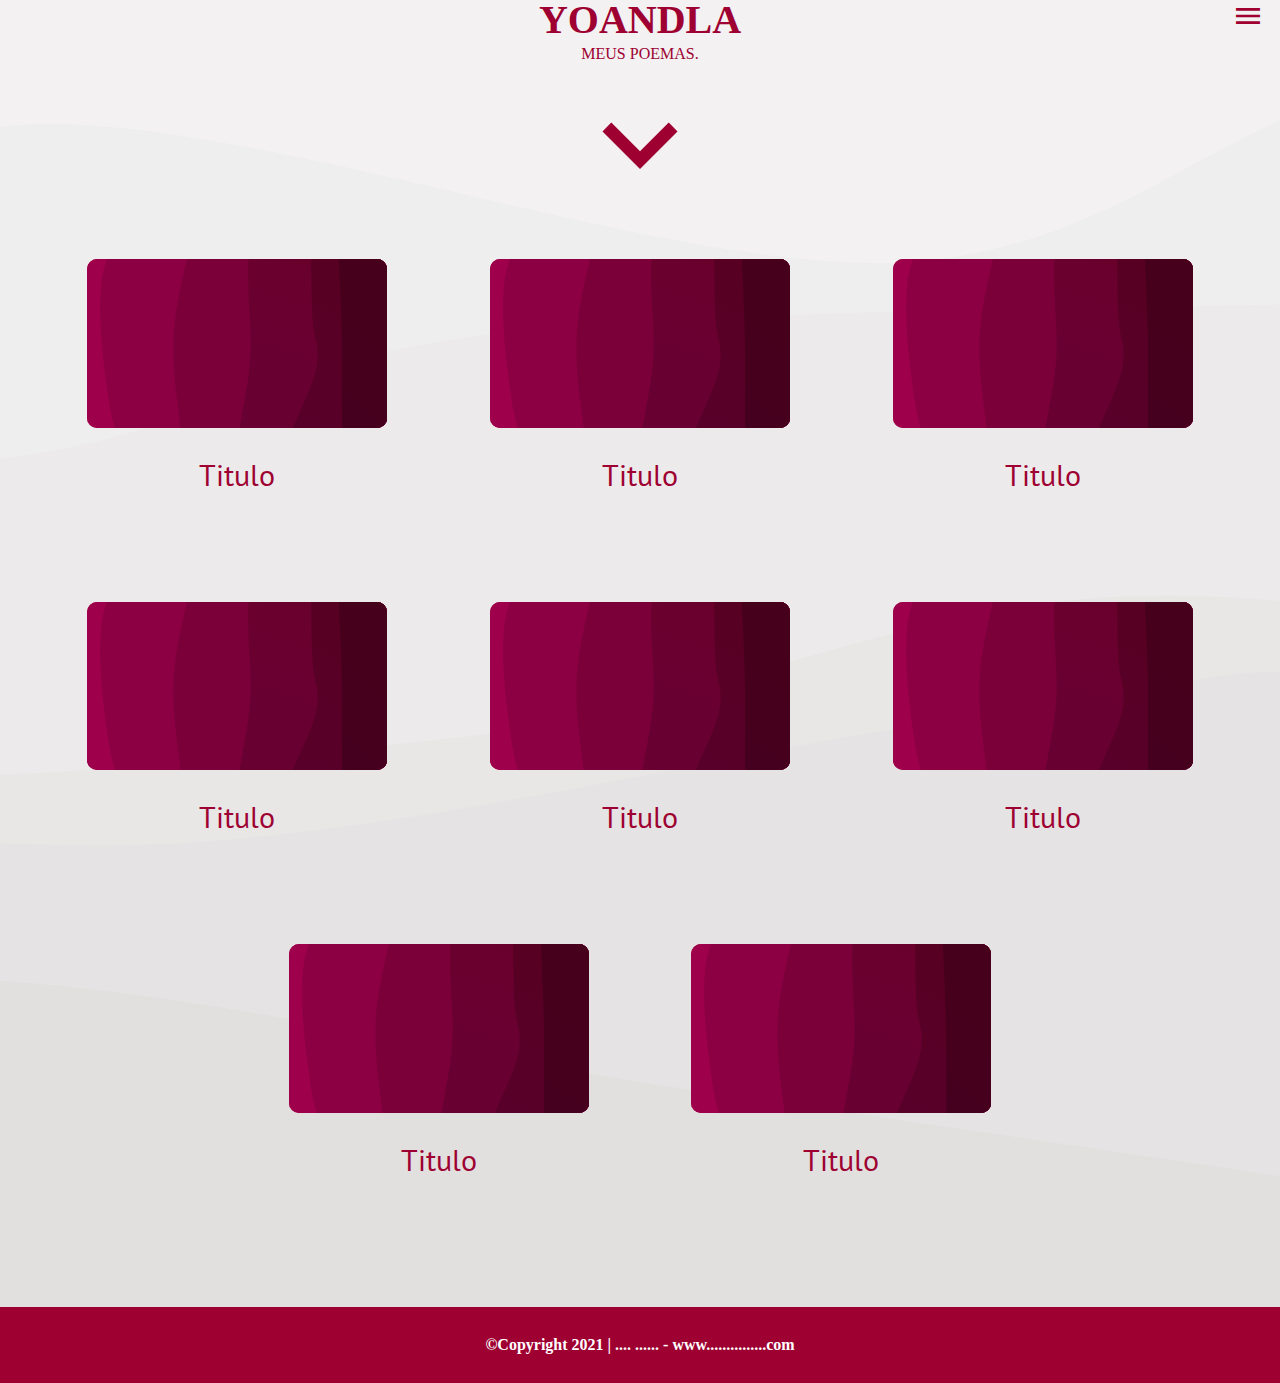
==== index.html @ 4775cc5f "Initial commit" ====
<!DOCTYPE html>
<html lang="pt-BR" class="">

<head>
   <meta charset="UTF-8">
   <meta http-equiv="X-UA-Compatible" content="IE=edge">
   <link href="https://fonts.googleapis.com/icon?family=Material+Icons" rel="stylesheet">
   <meta name="viewport" content="width=device-width, initial-scale=1.0">
   <link rel="stylesheet" href="assets/css/reset.css">
   <link rel="preconnect" href="https://fonts.googleapis.com">
   <link rel="preconnect" href="https://fonts.gstatic.com" crossorigin>
   <link rel="stylesheet" href="./assets/css/root.css">
   <link href="https://fonts.googleapis.com/css2?family=PT+Sans&display=swap" rel="stylesheet">
   <link rel="icon" href="assets/img/favicon.ico" type="image/x-icon" />
   <title>Franca +</title>
   <link rel="stylesheet" href="./assets/css/body.css">
   <link rel="stylesheet" href="assets/css/header.css">
   <link rel="stylesheet" href="assets/css/posts.css">
   <link rel="stylesheet" href="assets/css/footer.css">


</head>

<body>
   <header>
      <img src="#" alt="" class="header-logo">
      <span class="material-icons lampada">tungsten</span>

      <h3>YOANDLA</h3>

      <span class="material-icons menu">menu</span>
      <ul class="lista-menu invisivel">
         <a href="index.html">
            <li class="item-lista-menu">home </li>
         </a>
         <a href="html/sobre.html">
            <li class="item-lista-menu">sobre</li>
         </a>
        
      </ul>

      <!--Blalala-->
      <p>MEUS POEMAS.</p>
      <!--mais bla bla bla-->
      <span class="material-icons icone">expand_more</span>

   </header>
   <section class="posts container">

       <!--//////////////////////////////////-->
       <a class="aposts" href="html/moldemateria.html">
         <!--link do poema-->
         <div class="post">
            <img src="assets/img/fundoazul.svg" alt="" class=" post-imagem"><!-- imagem do produto-->
            <h2 class="titulo"> Titulo</h2>
            <!--Titulo poema-->
         </div>
      </a>

       <!--//////////////////////////////////-->
       <a class="aposts" href="html/moldemateria.html">
         <!--link do poema-->
         <div class="post">
            <img src="assets/img/fundoazul.svg" alt="" class=" post-imagem"><!-- imagem do produto-->
            <h2 class="titulo"> Titulo</h2>
            <!--Titulo poema-->
         </div>
      </a>

       <!--//////////////////////////////////-->
       <a class="aposts" href="html/moldemateria.html">
         <!--link do poema-->
         <div class="post">
            <img src="assets/img/fundoazul.svg" alt="" class=" post-imagem"><!-- imagem do produto-->
            <h2 class="titulo"> Titulo</h2>
            <!--Titulo poema-->
         </div>
      </a>

       <!--//////////////////////////////////-->
       <a class="aposts" href="html/moldemateria.html">
         <!--link do poema-->
         <div class="post">
            <img src="assets/img/fundoazul.svg" alt="" class=" post-imagem"><!-- imagem do produto-->
            <h2 class="titulo"> Titulo</h2>
            <!--Titulo poema-->
         </div>
      </a>

       <!--//////////////////////////////////-->
       <a class="aposts" href="html/moldemateria.html">
         <!--link do poema-->
         <div class="post">
            <img src="assets/img/fundoazul.svg" alt="" class=" post-imagem"><!-- imagem do produto-->
            <h2 class="titulo"> Titulo</h2>
            <!--Titulo poema-->
         </div>
      </a>

      <!--//////////////////////////////////-->
      <a class="aposts" href="html/moldemateria.html">
         <!--link do poema-->
         <div class="post">
            <img src="assets/img/fundoazul.svg" alt="" class=" post-imagem"><!-- imagem do produto-->
            <h2 class="titulo"> Titulo</h2>
            <!--Titulo poema-->
         </div>
      </a>

       <!--//////////////////////////////////-->
       <a class="aposts" href="html/moldemateria.html">
         <!--link do poema-->
         <div class="post">
            <img src="assets/img/fundoazul.svg" alt="" class=" post-imagem"><!-- imagem do produto-->
            <h2 class="titulo"> Titulo</h2>
            <!--Titulo poema-->
         </div>
      </a>


       <!--//////////////////////////////////-->
       <a class="aposts" href="html/moldemateria.html">
         <!--link do poema-->
         <div class="post">
            <img src="assets/img/fundoazul.svg" alt="" class=" post-imagem"><!-- imagem do produto-->
            <h2 class="titulo"> Titulo</h2>
            <!--Titulo poema-->
         </div>
      </a>

   </section>
   <footer>
      <p>©Copyright 2021 | .... ...... - www...............com</p>
   </footer>

   <script src="js/menu.js"></script>
   <script src="js/dark-mode.js"></script>
</body>

</html>
---- assets/css/root.css ----
:root{
    --cor-bg-1: /*#005CA2*/#9e0031;
    --cor-bg-2: /*#00AD63*/#000000;
    --cor-bg-3: /*#0000B0*/#000000;
    --cor-bg-4: /*#005ca2b0*/#19323c;
    --cor-bg-branca: #fff;
    --cor-bg-preta: #000;
    --bg-color:unset;


    --img-body: url(../img/fundobody.svg);

}
.escuro:root{
    /*--cor-bg-1: #cccccc;*/
    --cor-bg-2: #ffffff;
    /*--cor-bg-3: #0000B0;*/
    --cor-bg-4: #ffffff9d;
    /*--cor-bg-branca: #fff;*/
    --cor-bg-preta: rgb(202, 202, 202);
    --bg-color:rgb(54, 54, 54);

    --img-body: unset;

}
.container{
    padding: 0 30px;
    min-height: calc(100vh - 20.75rem);
}
a{
    text-decoration: none;
    color: unset;
}
---- assets/css/body.css ----
body{
    background-image: var(--img-body);
    background-size: cover; 
    background-color: var(--bg-color); 
}
---- assets/css/header.css ----
header{
    display: flex;
    flex-direction: column;
    align-items: center;
    justify-content: center;
    position: relative;
}
.lampada{
    position: absolute;
    top: 0;
    left: 1rem;
    font-size: 2em;
    color: var(--cor-bg-1);
    cursor: pointer;
}
.menu{
    position: absolute;
    top: 0;
    right: 1rem;
    font-size: 2rem;
    color: var(--cor-bg-1);
    cursor: pointer;
}
.invisivel{
    display: none;
    visibility: hidden;
}
.visivel{
    display: flex;
    flex-direction: column;
    align-items:center;
    justify-content: center;
    width: 100%;
}
.item-lista-menu {
    text-transform: uppercase;
    border-bottom: 1px var(--cor-bg-4) solid;
    width: 100%;
    text-align: center;
    color: var(--cor-bg-2);
    padding: .5rem 0 .5rem 0;
    font-size: 1.5em;
    
}
.lista-menu a{
    text-decoration: none;
    width: 100%; 
}
header h3{
    text-decoration: none;
    font-weight: bold;
    font-size: 2.5em;
    color: var(--cor-bg-1);
}
header p{
    line-height: 1.8;
    color: var(--cor-bg-1);
}

.icone{
    color: var(--cor-bg-1);
    font-size: 150px;
}
---- assets/css/posts.css ----
.posts{
display: flex;
justify-content: center;
flex-wrap: wrap;
}
.posts .post , .aposts{
    display: flex;
    flex-direction: column;
    align-items: center;
    width: 30%;
    min-width: 300px;
    height: auto;
    
    
    margin-right: 1.5%;
    margin-left: 1.5%;
    margin-top: 20px;
    margin-bottom: 20px;

    
}
.posts img{
    width: 100%;
    border-radius:10px;
}
.posts .titulo{
    margin: 32px 0;
    font-family: 'PT Sans', sans-serif;
    font-size: 30px ;
    color: var(--cor-bg-1);
}
---- assets/css/footer.css ----
footer{
    width: 100%;
    box-sizing: border-box;
    background-color:var(--cor-bg-1) ;
    display: flex;
    align-items: center;
    justify-content: center;
    margin-top: 60px;
    padding: 30px 0;
}
footer p{
    word-wrap: break-word;
    color:var(--cor-bg-branca) ;
    font-size: 1em;
    font-weight:900 ;
    
}
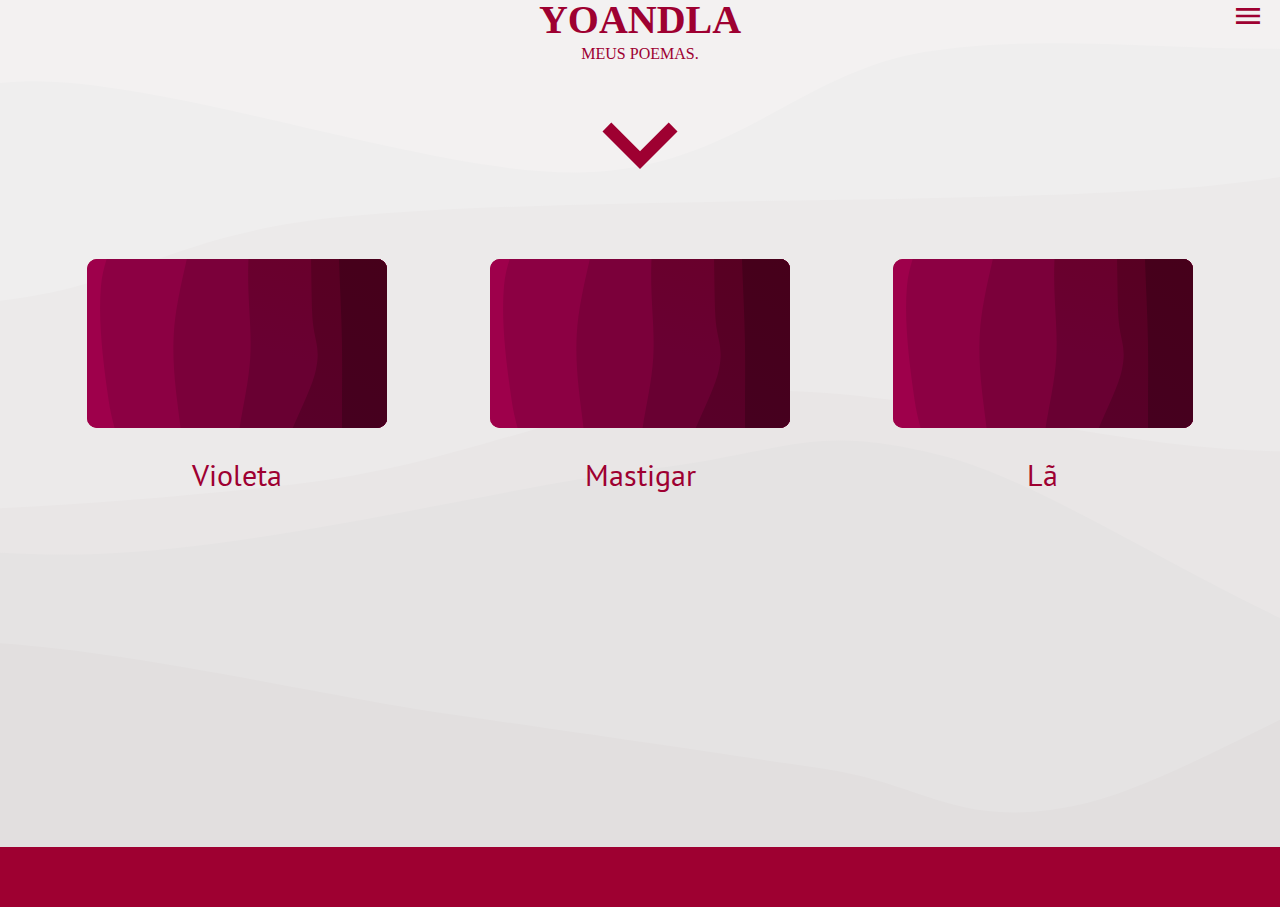
==== commit 818a5677: "3 poemas" ====
--- a/index.html
+++ b/index.html
@@ -12,7 +12,7 @@
    <link rel="stylesheet" href="./assets/css/root.css">
    <link href="https://fonts.googleapis.com/css2?family=PT+Sans&display=swap" rel="stylesheet">
    <link rel="icon" href="assets/img/favicon.ico" type="image/x-icon" />
-   <title>Franca +</title>
+   <title>YOANDLA</title>
    <link rel="stylesheet" href="./assets/css/body.css">
    <link rel="stylesheet" href="assets/css/header.css">
    <link rel="stylesheet" href="assets/css/posts.css">
@@ -41,97 +41,48 @@
 
       <!--Blalala-->
       <p>MEUS POEMAS.</p>
-      <!--mais bla bla bla-->
+      <!--....-->
       <span class="material-icons icone">expand_more</span>
 
    </header>
    <section class="posts container">
 
        <!--//////////////////////////////////-->
-       <a class="aposts" href="html/moldemateria.html">
+       <a class="aposts" href="html/poema-violeta.html">
          <!--link do poema-->
          <div class="post">
             <img src="assets/img/fundoazul.svg" alt="" class=" post-imagem"><!-- imagem do produto-->
-            <h2 class="titulo"> Titulo</h2>
+            <h2 class="titulo">Violeta</h2>
             <!--Titulo poema-->
          </div>
       </a>
 
        <!--//////////////////////////////////-->
-       <a class="aposts" href="html/moldemateria.html">
+       <a class="aposts" href="html/poema-mastigar.html">
          <!--link do poema-->
          <div class="post">
             <img src="assets/img/fundoazul.svg" alt="" class=" post-imagem"><!-- imagem do produto-->
-            <h2 class="titulo"> Titulo</h2>
+            <h2 class="titulo"> Mastigar</h2>
             <!--Titulo poema-->
          </div>
       </a>
 
        <!--//////////////////////////////////-->
-       <a class="aposts" href="html/moldemateria.html">
+       <a class="aposts" href="html/poema-la.html">
          <!--link do poema-->
          <div class="post">
             <img src="assets/img/fundoazul.svg" alt="" class=" post-imagem"><!-- imagem do produto-->
-            <h2 class="titulo"> Titulo</h2>
+            <h2 class="titulo"> Lã</h2>
             <!--Titulo poema-->
          </div>
       </a>
 
-       <!--//////////////////////////////////-->
-       <a class="aposts" href="html/moldemateria.html">
-         <!--link do poema-->
-         <div class="post">
-            <img src="assets/img/fundoazul.svg" alt="" class=" post-imagem"><!-- imagem do produto-->
-            <h2 class="titulo"> Titulo</h2>
-            <!--Titulo poema-->
-         </div>
-      </a>
+       
+   </section>
 
-       <!--//////////////////////////////////-->
-       <a class="aposts" href="html/moldemateria.html">
-         <!--link do poema-->
-         <div class="post">
-            <img src="assets/img/fundoazul.svg" alt="" class=" post-imagem"><!-- imagem do produto-->
-            <h2 class="titulo"> Titulo</h2>
-            <!--Titulo poema-->
-         </div>
-      </a>
-
-      <!--//////////////////////////////////-->
-      <a class="aposts" href="html/moldemateria.html">
-         <!--link do poema-->
-         <div class="post">
-            <img src="assets/img/fundoazul.svg" alt="" class=" post-imagem"><!-- imagem do produto-->
-            <h2 class="titulo"> Titulo</h2>
-            <!--Titulo poema-->
-         </div>
-      </a>
-
-       <!--//////////////////////////////////-->
-       <a class="aposts" href="html/moldemateria.html">
-         <!--link do poema-->
-         <div class="post">
-            <img src="assets/img/fundoazul.svg" alt="" class=" post-imagem"><!-- imagem do produto-->
-            <h2 class="titulo"> Titulo</h2>
-            <!--Titulo poema-->
-         </div>
-      </a>
-
-
-       <!--//////////////////////////////////-->
-       <a class="aposts" href="html/moldemateria.html">
-         <!--link do poema-->
-         <div class="post">
-            <img src="assets/img/fundoazul.svg" alt="" class=" post-imagem"><!-- imagem do produto-->
-            <h2 class="titulo"> Titulo</h2>
-            <!--Titulo poema-->
-         </div>
-      </a>
-
-   </section>
    <footer>
-      <p>©Copyright 2021 | .... ...... - www...............com</p>
-   </footer>
+      <p></p>
+  </footer>
 
    <script src="js/menu.js"></script>
    <script src="js/dark-mode.js"></script>
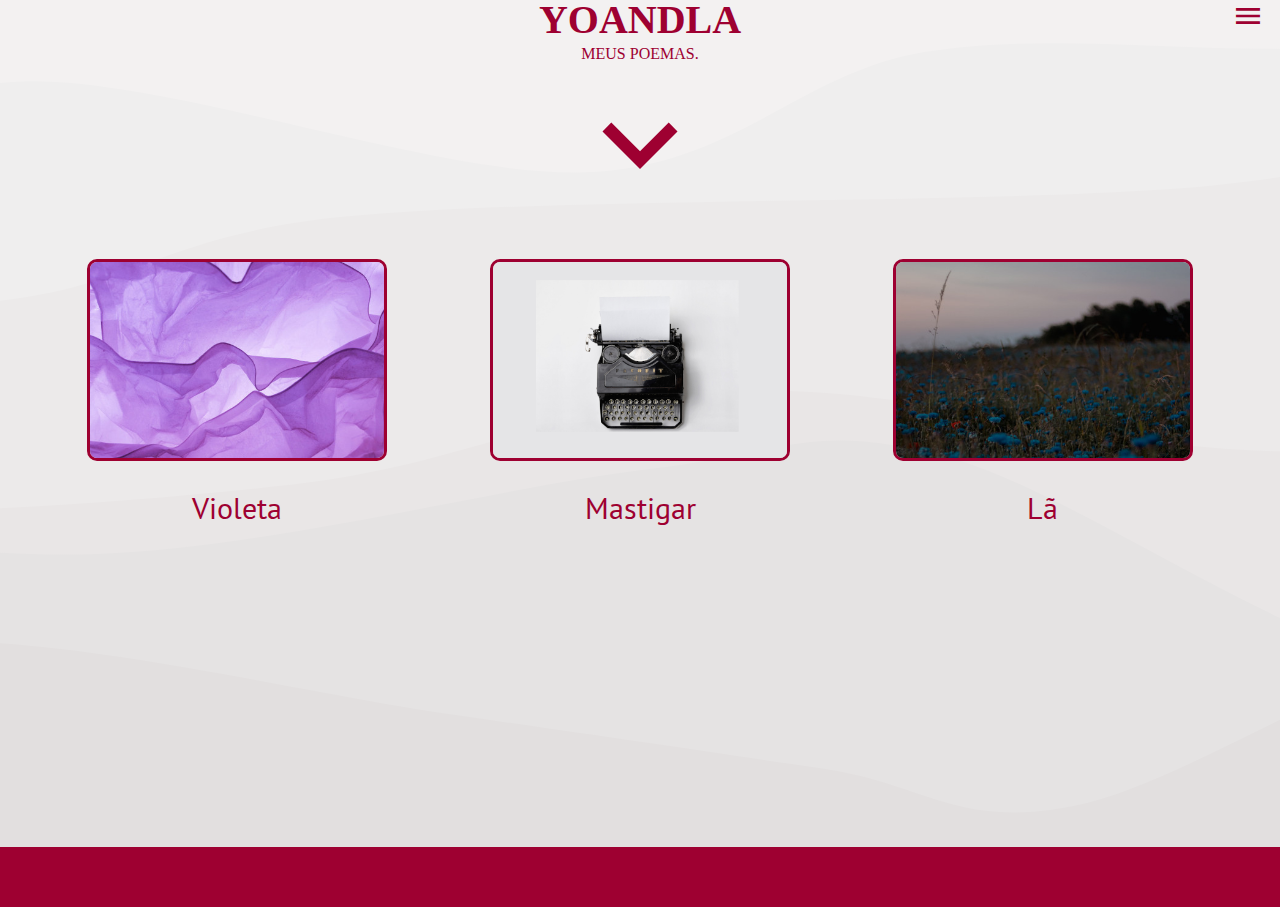
==== commit b991d7ce: "fotos." ====
--- a/index.html
+++ b/index.html
@@ -51,7 +51,7 @@
        <a class="aposts" href="html/poema-violeta.html">
          <!--link do poema-->
          <div class="post">
-            <img src="assets/img/fundoazul.svg" alt="" class=" post-imagem"><!-- imagem do produto-->
+            <img src="assets/img/poema-violeta480.jpg" alt="" class=" post-imagem"><!-- imagem do produto-->
             <h2 class="titulo">Violeta</h2>
             <!--Titulo poema-->
          </div>
@@ -61,7 +61,7 @@
        <a class="aposts" href="html/poema-mastigar.html">
          <!--link do poema-->
          <div class="post">
-            <img src="assets/img/fundoazul.svg" alt="" class=" post-imagem"><!-- imagem do produto-->
+            <img src="assets/img/poema-mastigaredit1480.png" alt="" class=" post-imagem"><!-- imagem do produto-->
             <h2 class="titulo"> Mastigar</h2>
             <!--Titulo poema-->
          </div>
@@ -71,7 +71,7 @@
        <a class="aposts" href="html/poema-la.html">
          <!--link do poema-->
          <div class="post">
-            <img src="assets/img/fundoazul.svg" alt="" class=" post-imagem"><!-- imagem do produto-->
+            <img src="assets/img/poema-laedit480.jpg" alt="" class=" post-imagem"><!-- imagem do produto-->
             <h2 class="titulo"> Lã</h2>
             <!--Titulo poema-->
          </div>
--- a/assets/css/posts.css
+++ b/assets/css/posts.css
@@ -2,6 +2,7 @@
 display: flex;
 justify-content: center;
 flex-wrap: wrap;
+
 }
 .posts .post , .aposts{
     display: flex;
@@ -9,9 +10,9 @@
     align-items: center;
     width: 30%;
     min-width: 300px;
-    height: auto;
     
     
+
     margin-right: 1.5%;
     margin-left: 1.5%;
     margin-top: 20px;
@@ -21,7 +22,9 @@
 }
 .posts img{
     width: 100%;
+    
     border-radius:10px;
+    border: 3px solid var(--cor-bg-1);
 }
 .posts .titulo{
     margin: 32px 0;
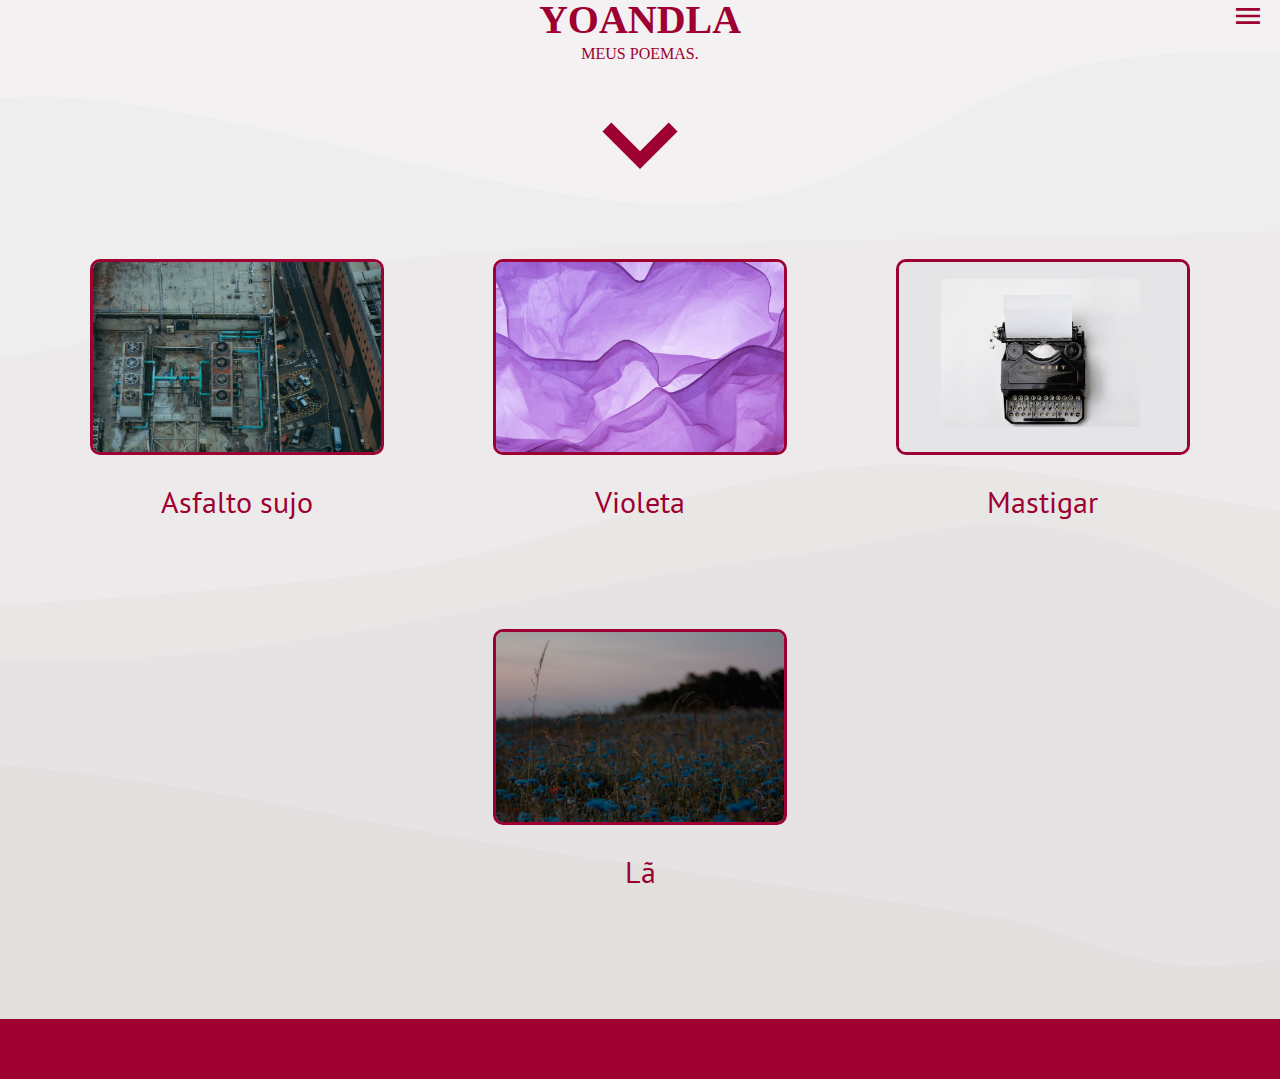
==== commit e84e7731: "Add a poem" ====
--- a/index.html
+++ b/index.html
@@ -48,6 +48,16 @@
    <section class="posts container">
 
        <!--//////////////////////////////////-->
+       <a class="aposts" href="html/poema-Asfaltosujo.html">
+         <!--link do poema-->
+         <div class="post">
+            <img src="assets/img/poema-Asfalto sujo720.jpg" alt="" class=" post-imagem"><!-- imagem do produto-->
+            <h2 class="titulo">Asfalto sujo</h2>
+            <!--Titulo poema-->
+         </div>
+      </a>
+
+       <!--//////////////////////////////////-->
        <a class="aposts" href="html/poema-violeta.html">
          <!--link do poema-->
          <div class="post">
--- a/assets/css/posts.css
+++ b/assets/css/posts.css
@@ -21,8 +21,9 @@
     
 }
 .posts img{
-    width: 100%;
-    
+    width: 294px;
+    height: 196px;
+    object-fit: cover;
     border-radius:10px;
     border: 3px solid var(--cor-bg-1);
 }
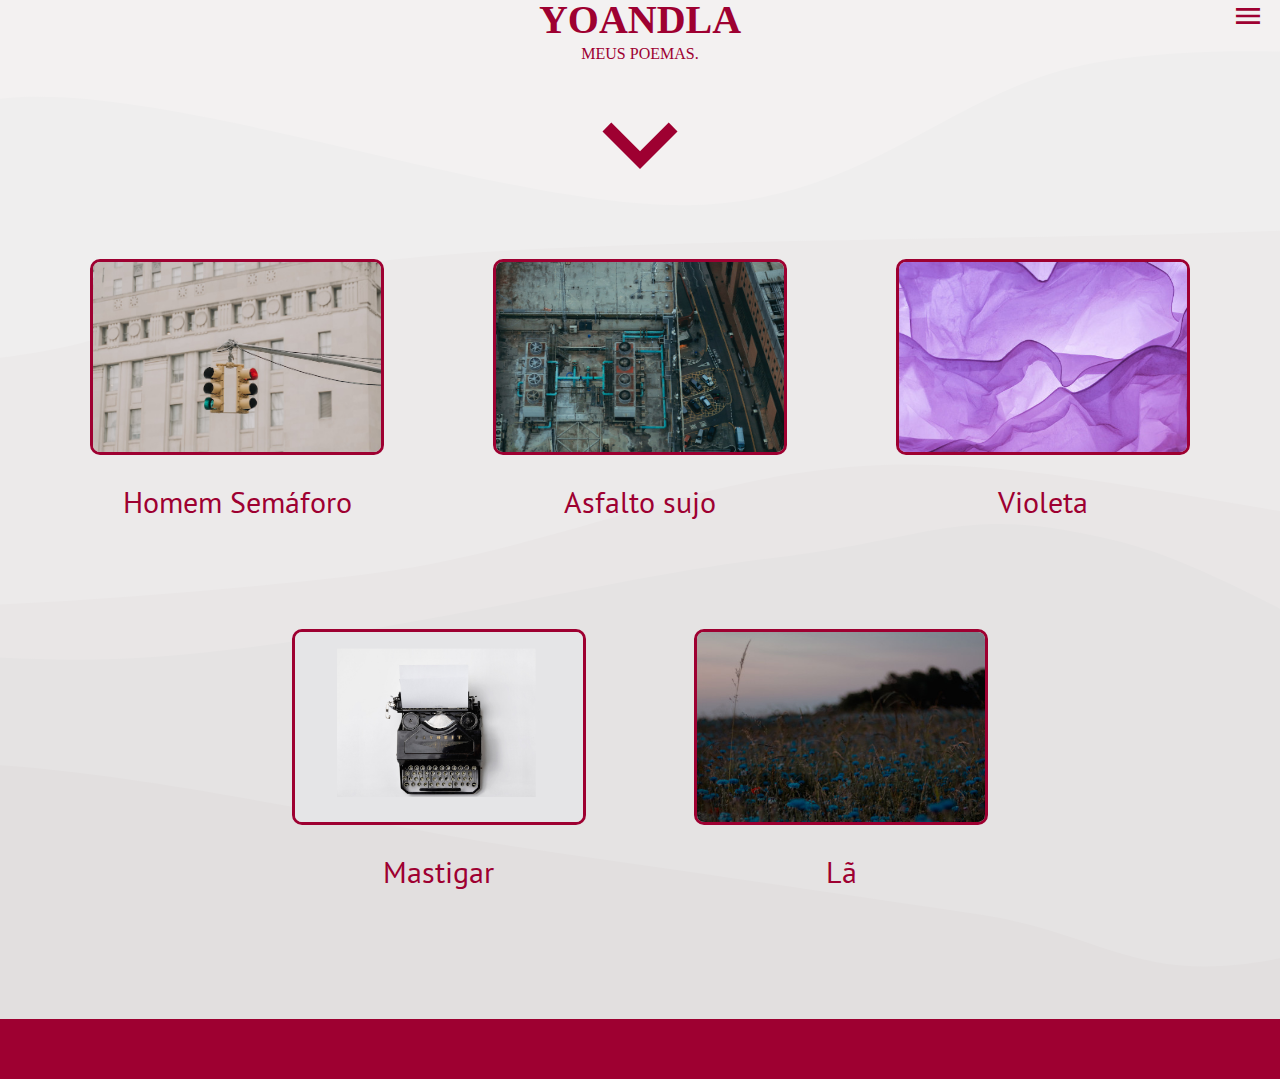
==== commit 00859591: "." ====
--- a/index.html
+++ b/index.html
@@ -46,6 +46,17 @@
 
    </header>
    <section class="posts container">
+
+
+      <!--//////////////////////////////////-->
+      <a class="aposts" href="html/poema-HomemSemáforo.html">
+         <!--link do poema-->
+         <div class="post">
+            <img src="assets/img/poema-HomemSemáforo720 .jpg" alt="" class=" post-imagem"><!-- imagem do produto-->
+            <h2 class="titulo">Homem Semáforo</h2>
+            <!--Titulo poema-->
+         </div>
+      </a>
 
        <!--//////////////////////////////////-->
        <a class="aposts" href="html/poema-Asfaltosujo.html">
